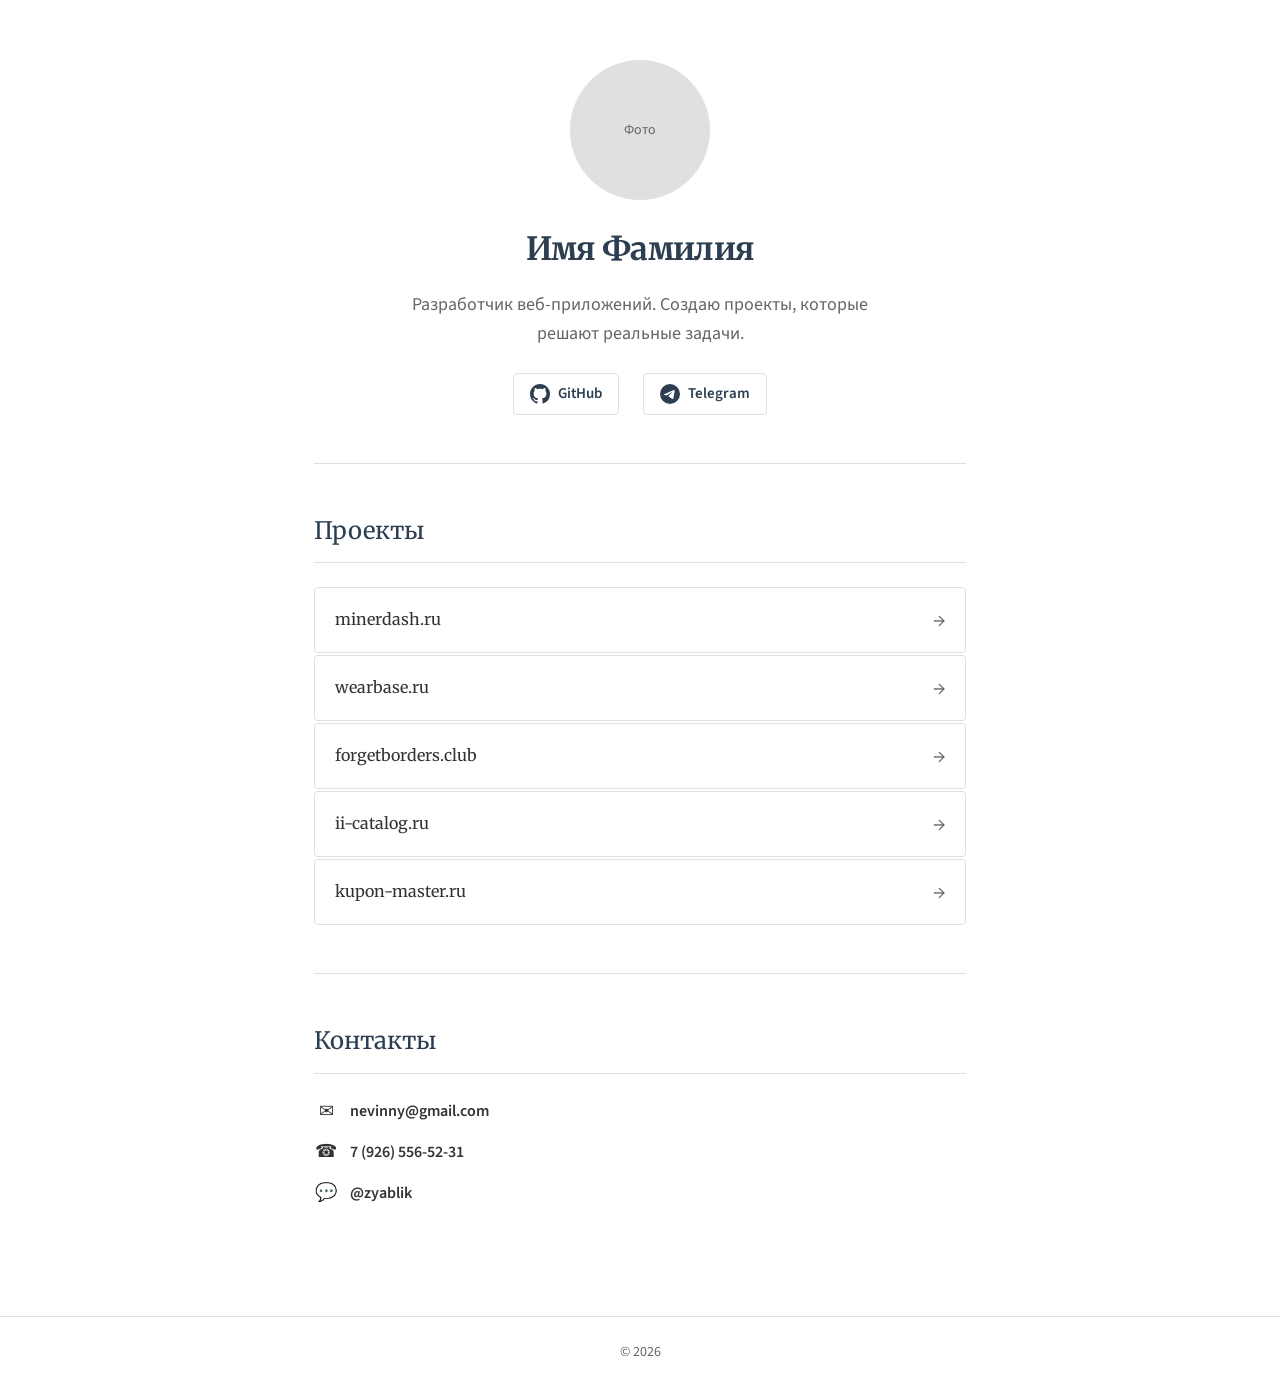
==== index.html @ 2d3d3777 "feat: add personal portfolio page with projects and contacts" ====
<!DOCTYPE html>
<html lang="ru">
<head>
    <meta charset="UTF-8">
    <meta name="viewport" content="width=device-width, initial-scale=1.0">
    <meta name="description" content="Персональная страница разработчика">
    <title>Персональная страница</title>
    <link rel="preconnect" href="https://fonts.googleapis.com">
    <link rel="preconnect" href="https://fonts.gstatic.com" crossorigin>
    <link href="https://fonts.googleapis.com/css2?family=Merriweather:wght@400;700&family=Source+Sans+3:wght@400;600&display=swap" rel="stylesheet">
    <link rel="stylesheet" href="css/style.css">
</head>
<body>
    <main class="container">
        <section class="hero">
            <div class="hero-photo">
                <div class="photo-placeholder">
                    <span>Фото</span>
                </div>
            </div>
            <h1 class="hero-name">Имя Фамилия</h1>
            <p class="hero-description">
                Разработчик веб-приложений. Создаю проекты, которые решают реальные задачи.
            </p>
            <div class="hero-links">
                <a href="https://github.com/nevinny" target="_blank" rel="noopener" class="social-link">
                    <svg width="20" height="20" viewBox="0 0 24 24" fill="currentColor">
                        <path d="M12 0C5.37 0 0 5.37 0 12c0 5.31 3.435 9.795 8.205 11.385.6.105.825-.255.825-.57 0-.285-.015-1.23-.015-2.235-3.015.555-3.795-.735-4.035-1.41-.135-.345-.72-1.41-1.23-1.695-.42-.225-1.02-.78-.015-.795.945-.015 1.62.87 1.845 1.23 1.08 1.815 2.805 1.305 3.495.99.105-.78.42-1.305.765-1.605-2.67-.3-5.46-1.335-5.46-5.925 0-1.305.465-2.385 1.23-3.225-.12-.3-.54-1.53.12-3.18 0 0 1.005-.315 3.3 1.23.96-.27 1.98-.405 3-.405s2.04.135 3 .405c2.295-1.56 3.3-1.23 3.3-1.23.66 1.65.24 2.88.12 3.18.765.84 1.23 1.905 1.23 3.225 0 4.605-2.805 5.625-5.475 5.925.435.375.81 1.095.81 2.22 0 1.605-.015 2.895-.015 3.3 0 .315.225.69.825.57A12.02 12.02 0 0024 12c0-6.63-5.37-12-12-12z"/>
                    </svg>
                    GitHub
                </a>
                <a href="https://t.me/zyablik" target="_blank" rel="noopener" class="social-link">
                    <svg width="20" height="20" viewBox="0 0 24 24" fill="currentColor">
                        <path d="M11.944 0A12 12 0 000 12a12 12 0 0012 12 12 12 0 0012-12A12 12 0 0012 0a12 12 0 00-.056 0zm4.962 7.224c.1-.002.321.023.465.14a.506.506 0 01.171.325c.016.093.036.306.02.472-.18 1.898-.962 6.502-1.36 8.627-.168.9-.499 1.201-.82 1.23-.696.065-1.225-.46-1.9-.902-1.056-.693-1.653-1.124-2.678-1.8-1.185-.78-.417-1.21.258-1.91.177-.184 3.247-2.977 3.307-3.23.007-.032.014-.15-.056-.212s-.174-.041-.249-.024c-.106.024-1.793 1.14-5.061 3.345-.48.33-.913.49-1.302.48-.428-.008-1.252-.241-1.865-.44-.752-.245-1.349-.374-1.297-.789.027-.216.325-.437.893-.663 3.498-1.524 5.83-2.529 6.998-3.014 3.332-1.386 4.025-1.627 4.476-1.635z"/>
                    </svg>
                    Telegram
                </a>
            </div>
        </section>

        <section class="projects">
            <h2 class="section-title">Проекты</h2>
            <div class="projects-grid">
                <a href="https://minerdash.ru" target="_blank" rel="noopener" class="project-card">
                    <h3 class="project-name">minerdash.ru</h3>
                    <span class="project-arrow">→</span>
                </a>
                <a href="https://wearbase.ru" target="_blank" rel="noopener" class="project-card">
                    <h3 class="project-name">wearbase.ru</h3>
                    <span class="project-arrow">→</span>
                </a>
                <a href="https://forgetborders.club" target="_blank" rel="noopener" class="project-card">
                    <h3 class="project-name">forgetborders.club</h3>
                    <span class="project-arrow">→</span>
                </a>
                <a href="https://ii-catalog.ru" target="_blank" rel="noopener" class="project-card">
                    <h3 class="project-name">ii-catalog.ru</h3>
                    <span class="project-arrow">→</span>
                </a>
                <a href="https://kupon-master.ru" target="_blank" rel="noopener" class="project-card">
                    <h3 class="project-name">kupon-master.ru</h3>
                    <span class="project-arrow">→</span>
                </a>
            </div>
        </section>

        <section class="contacts">
            <h2 class="section-title">Контакты</h2>
            <div class="contacts-list">
                <a href="mailto:nevinny@gmail.com" class="contact-item">
                    <span class="contact-icon">✉</span>
                    <span class="contact-value">nevinny@gmail.com</span>
                </a>
                <a href="tel:+79265565231" class="contact-item">
                    <span class="contact-icon">☎</span>
                    <span class="contact-value">7 (926) 556-52-31</span>
                </a>
                <a href="https://t.me/zyablik" target="_blank" rel="noopener" class="contact-item">
                    <span class="contact-icon">💬</span>
                    <span class="contact-value">@zyablik</span>
                </a>
            </div>
        </section>
    </main>

    <footer class="footer">
        <p>© 2026</p>
    </footer>
</body>
</html>
---- css/style.css ----
* {
    margin: 0;
    padding: 0;
    box-sizing: border-box;
}

:root {
    --color-bg: #ffffff;
    --color-text: #333333;
    --color-text-light: #666666;
    --color-accent: #2c3e50;
    --color-border: #e0e0e0;
    --color-card-hover: #f8f9fa;
    --font-heading: 'Merriweather', Georgia, serif;
    --font-body: 'Source Sans 3', -apple-system, BlinkMacSystemFont, sans-serif;
}

html {
    scroll-behavior: smooth;
}

body {
    font-family: var(--font-body);
    font-size: 16px;
    line-height: 1.6;
    color: var(--color-text);
    background-color: var(--color-bg);
    min-height: 100vh;
    display: flex;
    flex-direction: column;
}

.container {
    width: 100%;
    max-width: 700px;
    margin: 0 auto;
    padding: 60px 24px;
    flex: 1;
}

.section-title {
    font-family: var(--font-heading);
    font-size: 1.5rem;
    font-weight: 400;
    color: var(--color-accent);
    margin-bottom: 24px;
    padding-bottom: 12px;
    border-bottom: 1px solid var(--color-border);
}

.hero {
    text-align: center;
    padding-bottom: 48px;
    margin-bottom: 48px;
    border-bottom: 1px solid var(--color-border);
}

.hero-photo {
    margin-bottom: 24px;
}

.photo-placeholder {
    width: 140px;
    height: 140px;
    margin: 0 auto;
    border-radius: 50%;
    background-color: var(--color-border);
    display: flex;
    align-items: center;
    justify-content: center;
    color: var(--color-text-light);
    font-size: 14px;
}

.hero-name {
    font-family: var(--font-heading);
    font-size: 2rem;
    font-weight: 700;
    color: var(--color-accent);
    margin-bottom: 16px;
    letter-spacing: -0.02em;
}

.hero-description {
    font-size: 1.125rem;
    color: var(--color-text-light);
    margin-bottom: 24px;
    max-width: 480px;
    margin-left: auto;
    margin-right: auto;
}

.hero-links {
    display: flex;
    justify-content: center;
    gap: 24px;
    flex-wrap: wrap;
}

.social-link {
    display: inline-flex;
    align-items: center;
    gap: 8px;
    font-size: 0.9375rem;
    font-weight: 600;
    color: var(--color-accent);
    text-decoration: none;
    padding: 8px 16px;
    border: 1px solid var(--color-border);
    border-radius: 4px;
    transition: all 0.2s ease;
}

.social-link:hover {
    background-color: var(--color-accent);
    border-color: var(--color-accent);
    color: white;
}

.social-link svg {
    flex-shrink: 0;
}

.projects {
    padding-bottom: 48px;
    margin-bottom: 48px;
    border-bottom: 1px solid var(--color-border);
}

.projects-grid {
    display: flex;
    flex-direction: column;
    gap: 2px;
}

.project-card {
    display: flex;
    justify-content: space-between;
    align-items: center;
    padding: 16px 20px;
    background-color: var(--color-bg);
    border: 1px solid var(--color-border);
    border-radius: 4px;
    text-decoration: none;
    transition: all 0.2s ease;
}

.project-card:hover {
    background-color: var(--color-card-hover);
    border-color: var(--color-accent);
}

.project-name {
    font-family: var(--font-heading);
    font-size: 1rem;
    font-weight: 400;
    color: var(--color-text);
}

.project-card:hover .project-name {
    color: var(--color-accent);
}

.project-arrow {
    font-size: 1.25rem;
    color: var(--color-text-light);
    transition: transform 0.2s ease;
}

.project-card:hover .project-arrow {
    transform: translateX(4px);
    color: var(--color-accent);
}

.contacts {
    padding-bottom: 48px;
}

.contacts-list {
    display: flex;
    flex-direction: column;
    gap: 12px;
}

.contact-item {
    display: inline-flex;
    align-items: center;
    gap: 12px;
    font-size: 1rem;
    color: var(--color-text);
    text-decoration: none;
    transition: color 0.2s ease;
}

.contact-item:hover {
    color: var(--color-accent);
}

.contact-icon {
    font-size: 1.125rem;
    width: 24px;
    text-align: center;
}

.contact-value {
    font-weight: 600;
}

.footer {
    padding: 24px;
    text-align: center;
    color: var(--color-text-light);
    font-size: 0.875rem;
    border-top: 1px solid var(--color-border);
}

@media (max-width: 600px) {
    .container {
        padding: 40px 16px;
    }

    .hero-name {
        font-size: 1.75rem;
    }

    .hero-description {
        font-size: 1rem;
    }

    .hero-links {
        flex-direction: column;
        align-items: center;
        gap: 12px;
    }

    .social-link {
        width: 100%;
        max-width: 200px;
        justify-content: center;
    }

    .section-title {
        font-size: 1.25rem;
    }

    .project-card {
        padding: 14px 16px;
    }
}
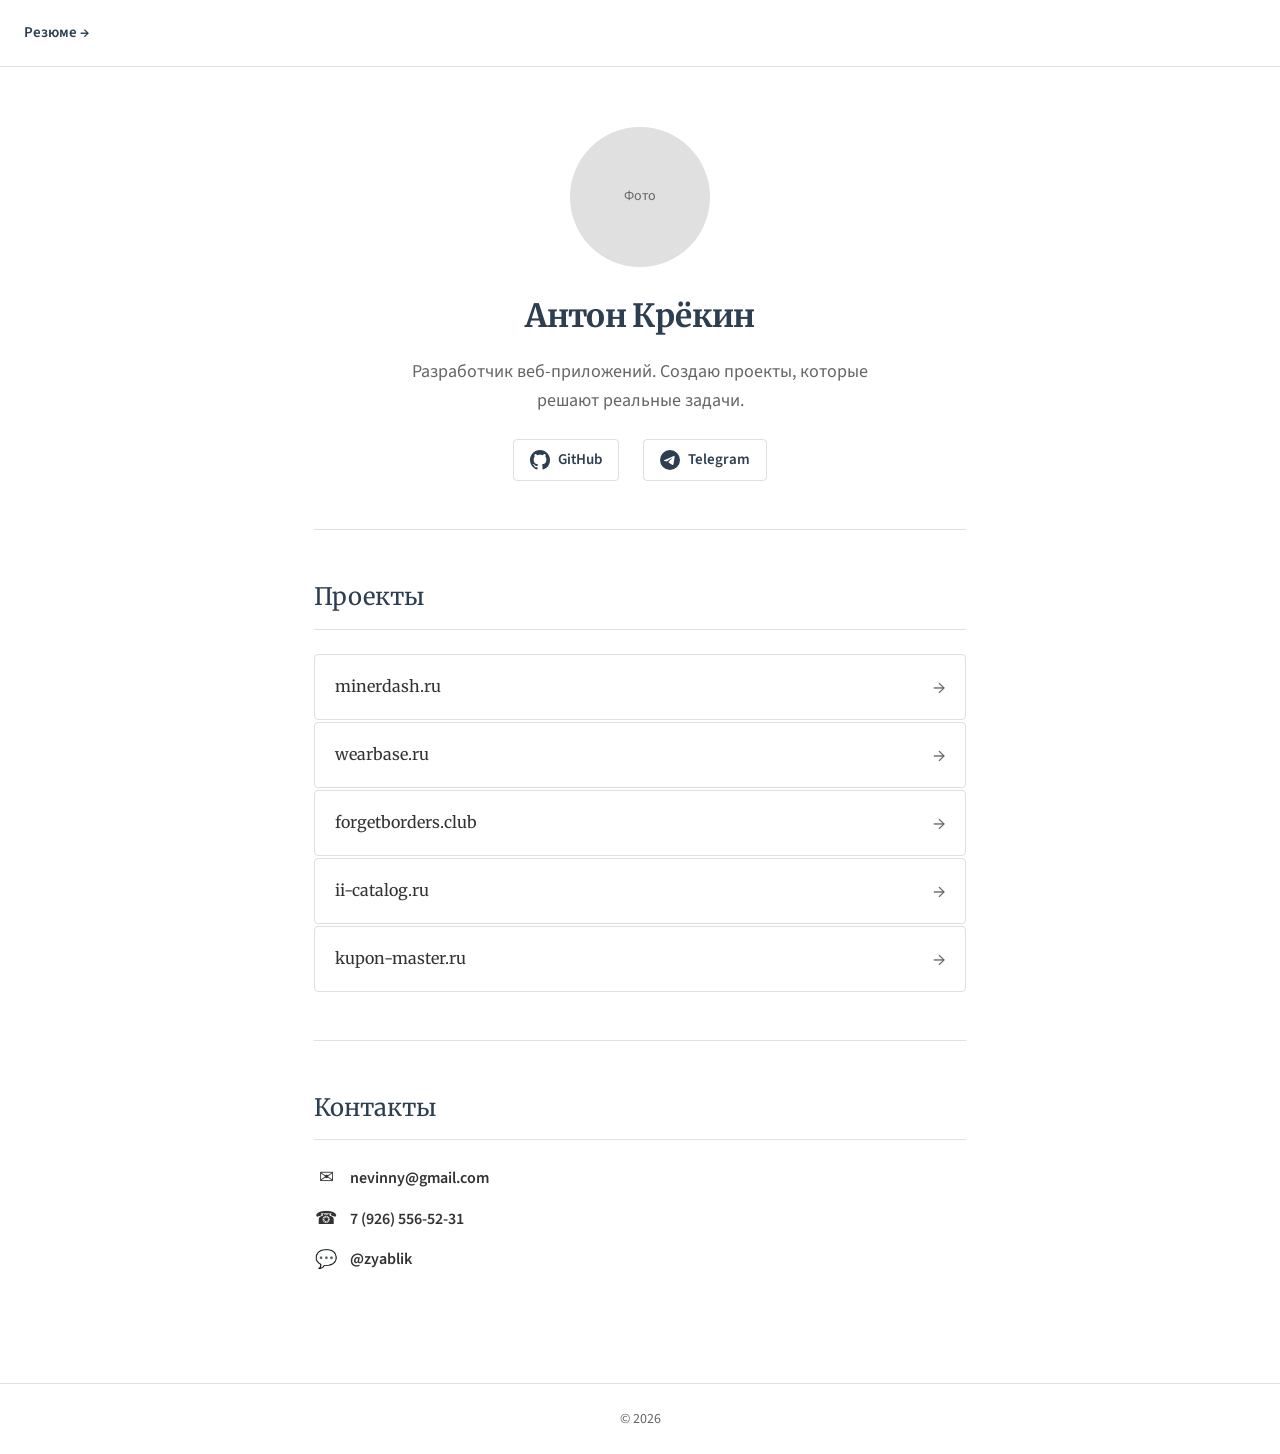
==== commit 235eb726: "feat: add CV page with work experience and skills" ====
--- a/index.html
+++ b/index.html
@@ -11,6 +11,10 @@
     <link rel="stylesheet" href="css/style.css">
 </head>
 <body>
+    <header class="cv-header">
+        <a href="cv.html" class="back-link">Резюме →</a>
+    </header>
+
     <main class="container">
         <section class="hero">
             <div class="hero-photo">
@@ -18,7 +22,7 @@
                     <span>Фото</span>
                 </div>
             </div>
-            <h1 class="hero-name">Имя Фамилия</h1>
+            <h1 class="hero-name">Антон Крёкин</h1>
             <p class="hero-description">
                 Разработчик веб-приложений. Создаю проекты, которые решают реальные задачи.
             </p>
@@ -29,7 +33,7 @@
                     </svg>
                     GitHub
                 </a>
-                <a href="https://t.me/zyablik" target="_blank" rel="noopener" class="social-link">
+                <a href="https://t.me/@zyablik" target="_blank" rel="noopener" class="social-link">
                     <svg width="20" height="20" viewBox="0 0 24 24" fill="currentColor">
                         <path d="M11.944 0A12 12 0 000 12a12 12 0 0012 12 12 12 0 0012-12A12 12 0 0012 0a12 12 0 00-.056 0zm4.962 7.224c.1-.002.321.023.465.14a.506.506 0 01.171.325c.016.093.036.306.02.472-.18 1.898-.962 6.502-1.36 8.627-.168.9-.499 1.201-.82 1.23-.696.065-1.225-.46-1.9-.902-1.056-.693-1.653-1.124-2.678-1.8-1.185-.78-.417-1.21.258-1.91.177-.184 3.247-2.977 3.307-3.23.007-.032.014-.15-.056-.212s-.174-.041-.249-.024c-.106.024-1.793 1.14-5.061 3.345-.48.33-.913.49-1.302.48-.428-.008-1.252-.241-1.865-.44-.752-.245-1.349-.374-1.297-.789.027-.216.325-.437.893-.663 3.498-1.524 5.83-2.529 6.998-3.014 3.332-1.386 4.025-1.627 4.476-1.635z"/>
                     </svg>
@@ -75,7 +79,7 @@
                     <span class="contact-icon">☎</span>
                     <span class="contact-value">7 (926) 556-52-31</span>
                 </a>
-                <a href="https://t.me/zyablik" target="_blank" rel="noopener" class="contact-item">
+                <a href="https://t.me/@zyablik" target="_blank" rel="noopener" class="contact-item">
                     <span class="contact-icon">💬</span>
                     <span class="contact-value">@zyablik</span>
                 </a>
--- a/css/style.css
+++ b/css/style.css
@@ -214,6 +214,168 @@
     border-top: 1px solid var(--color-border);
 }
 
+.cv-header {
+    padding: 20px 24px;
+    border-bottom: 1px solid var(--color-border);
+}
+
+.back-link {
+    font-size: 0.9375rem;
+    font-weight: 600;
+    color: var(--color-accent);
+    text-decoration: none;
+}
+
+.back-link:hover {
+    text-decoration: underline;
+}
+
+.experience {
+    padding-bottom: 48px;
+    margin-bottom: 48px;
+    border-bottom: 1px solid var(--color-border);
+}
+
+.experience-item {
+    margin-bottom: 32px;
+}
+
+.experience-item:last-child {
+    margin-bottom: 0;
+}
+
+.experience-period {
+    font-size: 0.875rem;
+    color: var(--color-text-light);
+    margin-bottom: 8px;
+}
+
+.experience-content {
+    padding-left: 16px;
+    border-left: 2px solid var(--color-border);
+}
+
+.experience-company {
+    font-family: var(--font-heading);
+    font-size: 1.125rem;
+    font-weight: 700;
+    color: var(--color-accent);
+    margin-bottom: 4px;
+}
+
+.experience-position {
+    font-size: 1rem;
+    color: var(--color-text);
+    margin-bottom: 12px;
+}
+
+.experience-description {
+    list-style: none;
+    margin-bottom: 12px;
+}
+
+.experience-description li {
+    position: relative;
+    padding-left: 16px;
+    margin-bottom: 8px;
+    font-size: 0.9375rem;
+    color: var(--color-text);
+}
+
+.experience-description li::before {
+    content: "•";
+    position: absolute;
+    left: 0;
+    color: var(--color-accent);
+}
+
+.experience-tech {
+    font-size: 0.8125rem;
+    color: var(--color-text-light);
+    font-style: italic;
+}
+
+.skills {
+    padding-bottom: 48px;
+    margin-bottom: 48px;
+    border-bottom: 1px solid var(--color-border);
+}
+
+.skills-grid {
+    display: flex;
+    flex-direction: column;
+    gap: 24px;
+}
+
+.skill-category {
+    padding: 16px 0;
+}
+
+.skill-category-title {
+    font-size: 0.875rem;
+    font-weight: 600;
+    color: var(--color-text-light);
+    margin-bottom: 12px;
+    text-transform: uppercase;
+    letter-spacing: 0.05em;
+}
+
+.skill-tags {
+    display: flex;
+    flex-wrap: wrap;
+    gap: 8px;
+}
+
+.skill-tag {
+    font-size: 0.875rem;
+    padding: 6px 12px;
+    background-color: var(--color-card-hover);
+    border: 1px solid var(--color-border);
+    border-radius: 4px;
+    color: var(--color-text);
+}
+
+.education {
+    padding-bottom: 48px;
+    margin-bottom: 48px;
+    border-bottom: 1px solid var(--color-border);
+}
+
+.education-item {
+    margin-bottom: 0;
+}
+
+.education-period {
+    font-size: 0.875rem;
+    color: var(--color-text-light);
+    margin-bottom: 8px;
+}
+
+.education-content {
+    padding-left: 16px;
+    border-left: 2px solid var(--color-border);
+}
+
+.education-name {
+    font-family: var(--font-heading);
+    font-size: 1.125rem;
+    font-weight: 400;
+    color: var(--color-text);
+}
+
+.nav-link {
+    display: inline-block;
+    font-size: 0.9375rem;
+    font-weight: 600;
+    color: var(--color-accent);
+    text-decoration: none;
+    padding: 8px 0;
+}
+
+.nav-link:hover {
+    text-decoration: underline;
+}
+
 @media (max-width: 600px) {
     .container {
         padding: 40px 16px;
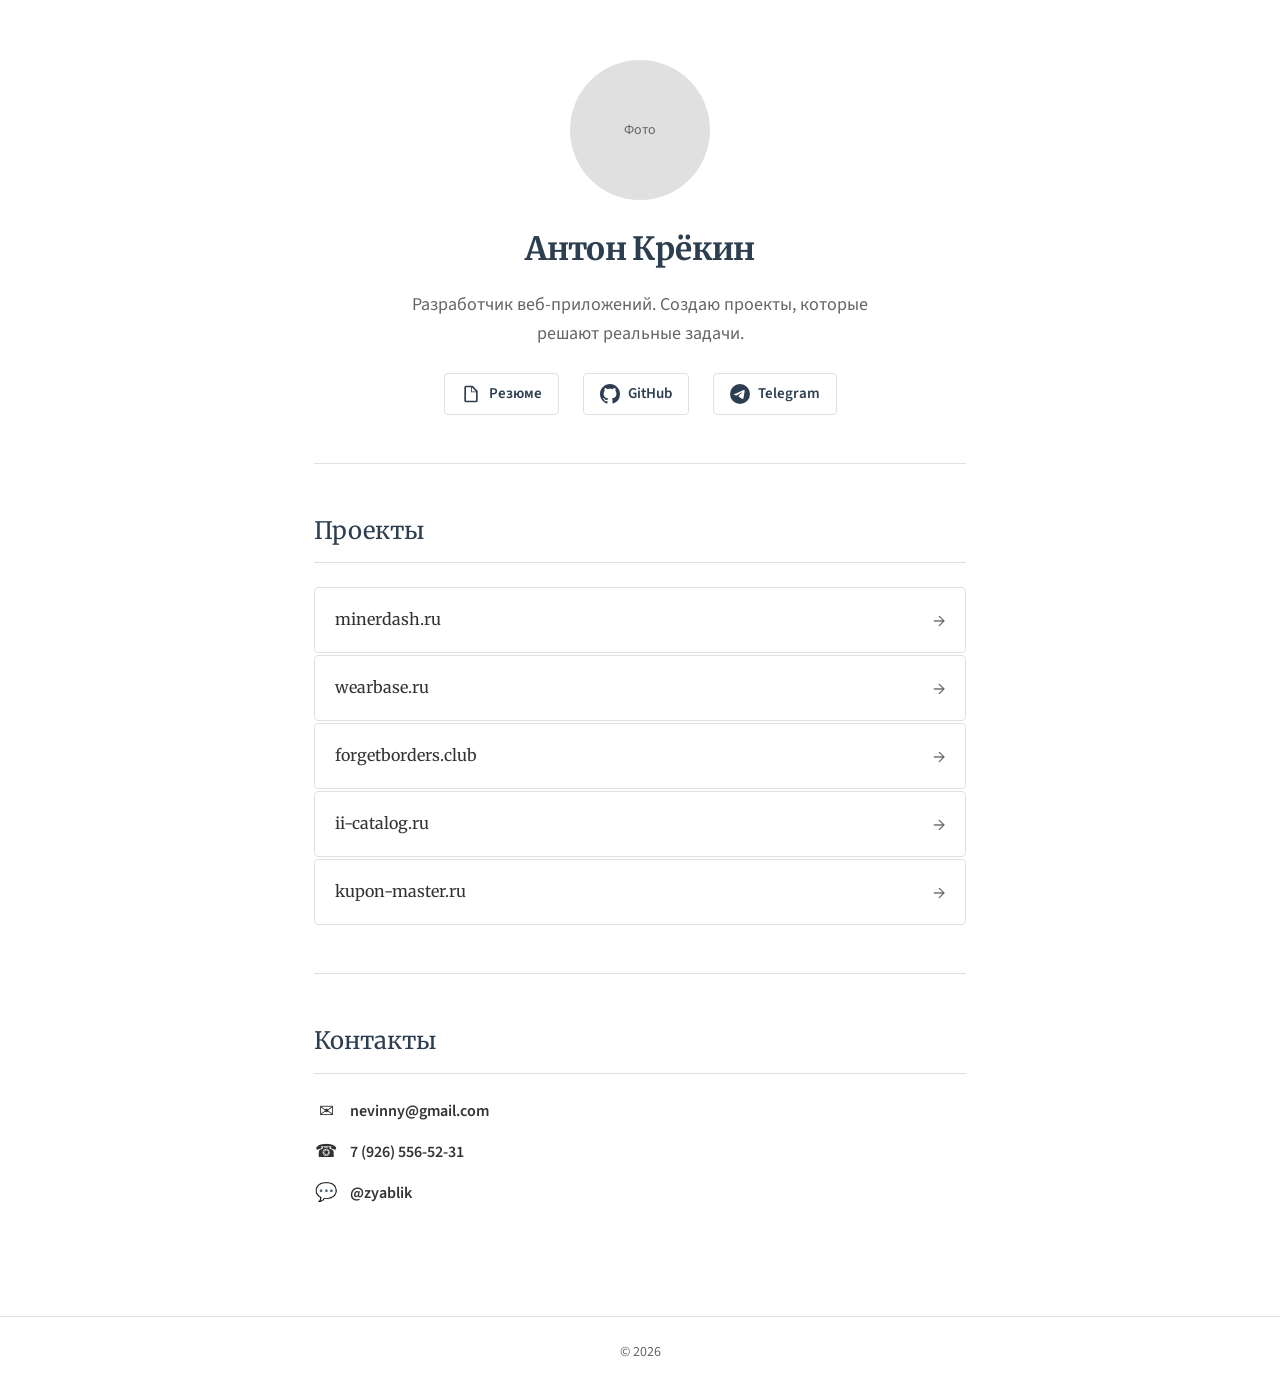
==== commit 876a0d04: "fix: move CV link to hero section" ====
--- a/index.html
+++ b/index.html
@@ -11,10 +11,6 @@
     <link rel="stylesheet" href="css/style.css">
 </head>
 <body>
-    <header class="cv-header">
-        <a href="cv.html" class="back-link">Резюме →</a>
-    </header>
-
     <main class="container">
         <section class="hero">
             <div class="hero-photo">
@@ -27,6 +23,12 @@
                 Разработчик веб-приложений. Создаю проекты, которые решают реальные задачи.
             </p>
             <div class="hero-links">
+                <a href="cv.html" class="social-link cv-link">
+                    <svg width="20" height="20" viewBox="0 0 24 24" fill="currentColor">
+                        <path d="M14 2H6a2 2 0 00-2 2v16a2 2 0 002 2h12a2 2 0 002-2V8l-6-6zm-1 2l5 5h-5V4zM6 20V4h6v6h6v10H6z"/>
+                    </svg>
+                    Резюме
+                </a>
                 <a href="https://github.com/nevinny" target="_blank" rel="noopener" class="social-link">
                     <svg width="20" height="20" viewBox="0 0 24 24" fill="currentColor">
                         <path d="M12 0C5.37 0 0 5.37 0 12c0 5.31 3.435 9.795 8.205 11.385.6.105.825-.255.825-.57 0-.285-.015-1.23-.015-2.235-3.015.555-3.795-.735-4.035-1.41-.135-.345-.72-1.41-1.23-1.695-.42-.225-1.02-.78-.015-.795.945-.015 1.62.87 1.845 1.23 1.08 1.815 2.805 1.305 3.495.99.105-.78.42-1.305.765-1.605-2.67-.3-5.46-1.335-5.46-5.925 0-1.305.465-2.385 1.23-3.225-.12-.3-.54-1.53.12-3.18 0 0 1.005-.315 3.3 1.23.96-.27 1.98-.405 3-.405s2.04.135 3 .405c2.295-1.56 3.3-1.23 3.3-1.23.66 1.65.24 2.88.12 3.18.765.84 1.23 1.905 1.23 3.225 0 4.605-2.805 5.625-5.475 5.925.435.375.81 1.095.81 2.22 0 1.605-.015 2.895-.015 3.3 0 .315.225.69.825.57A12.02 12.02 0 0024 12c0-6.63-5.37-12-12-12z"/>
